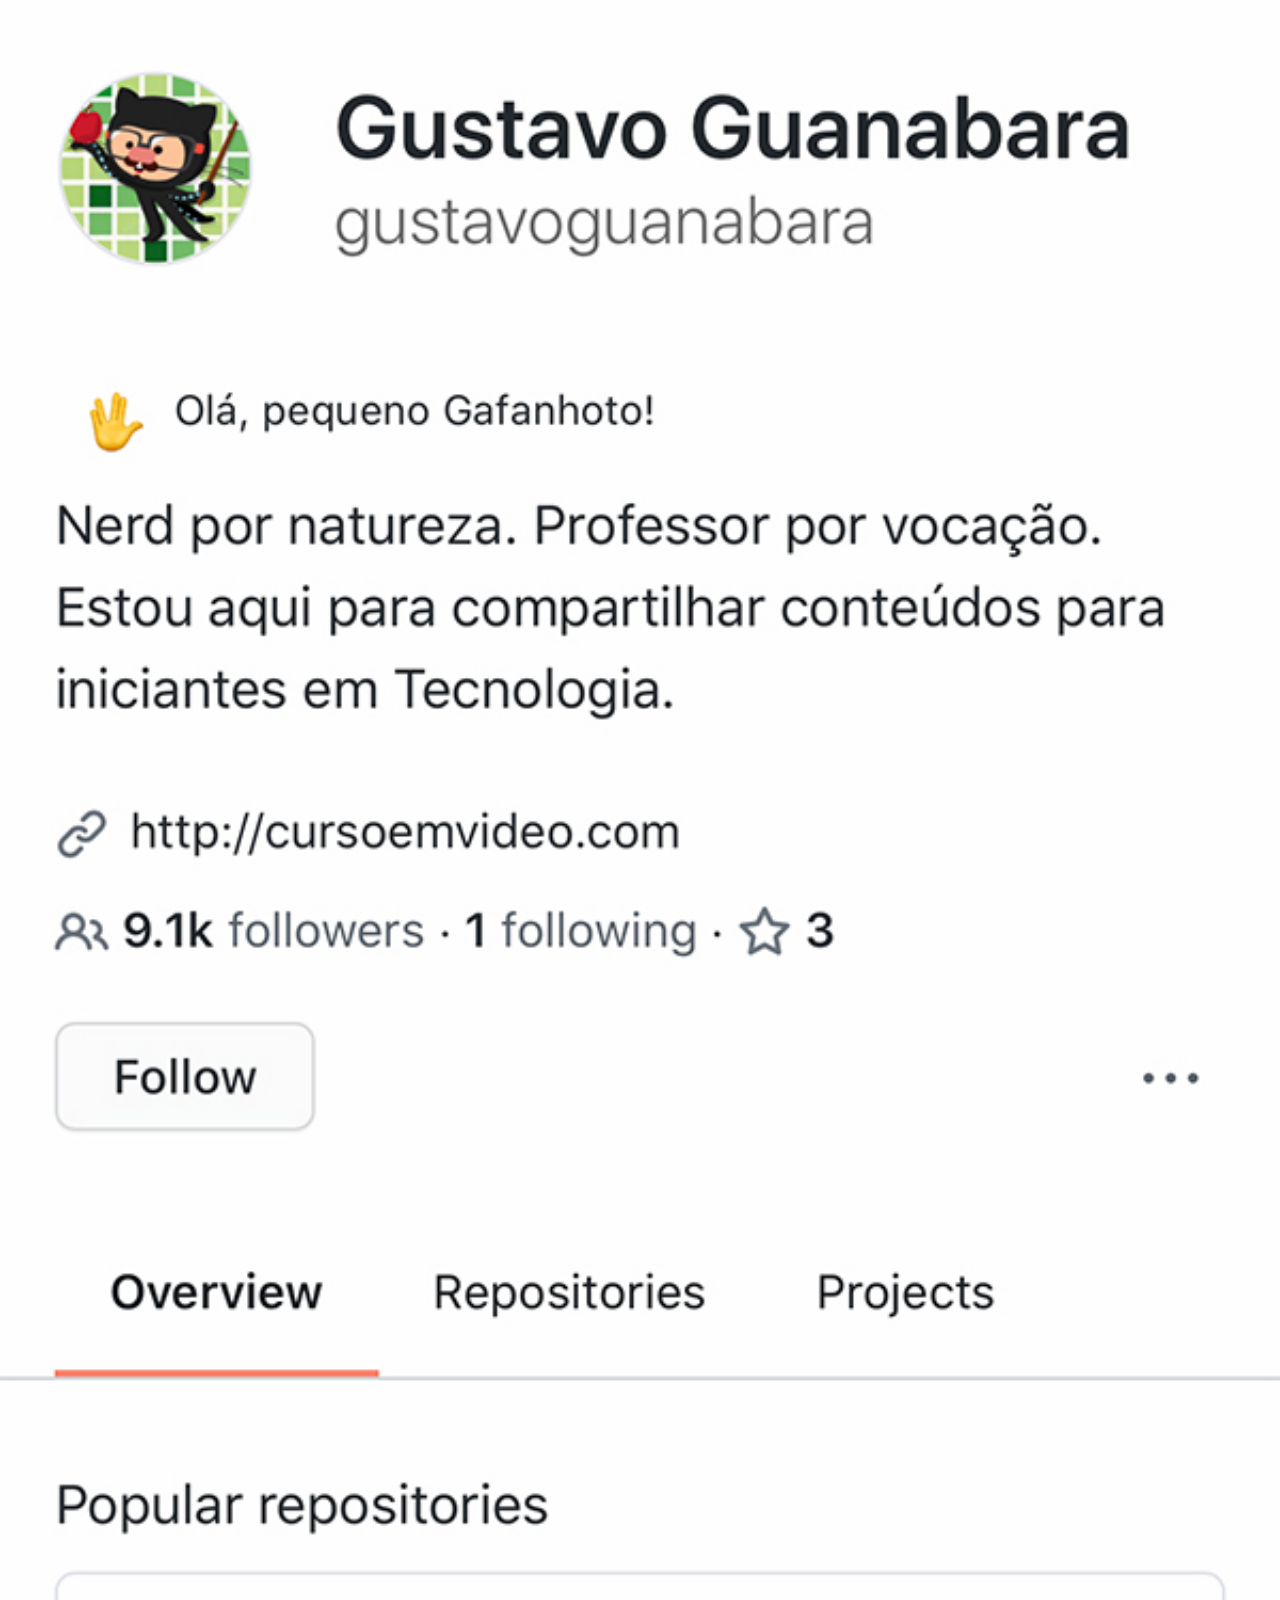
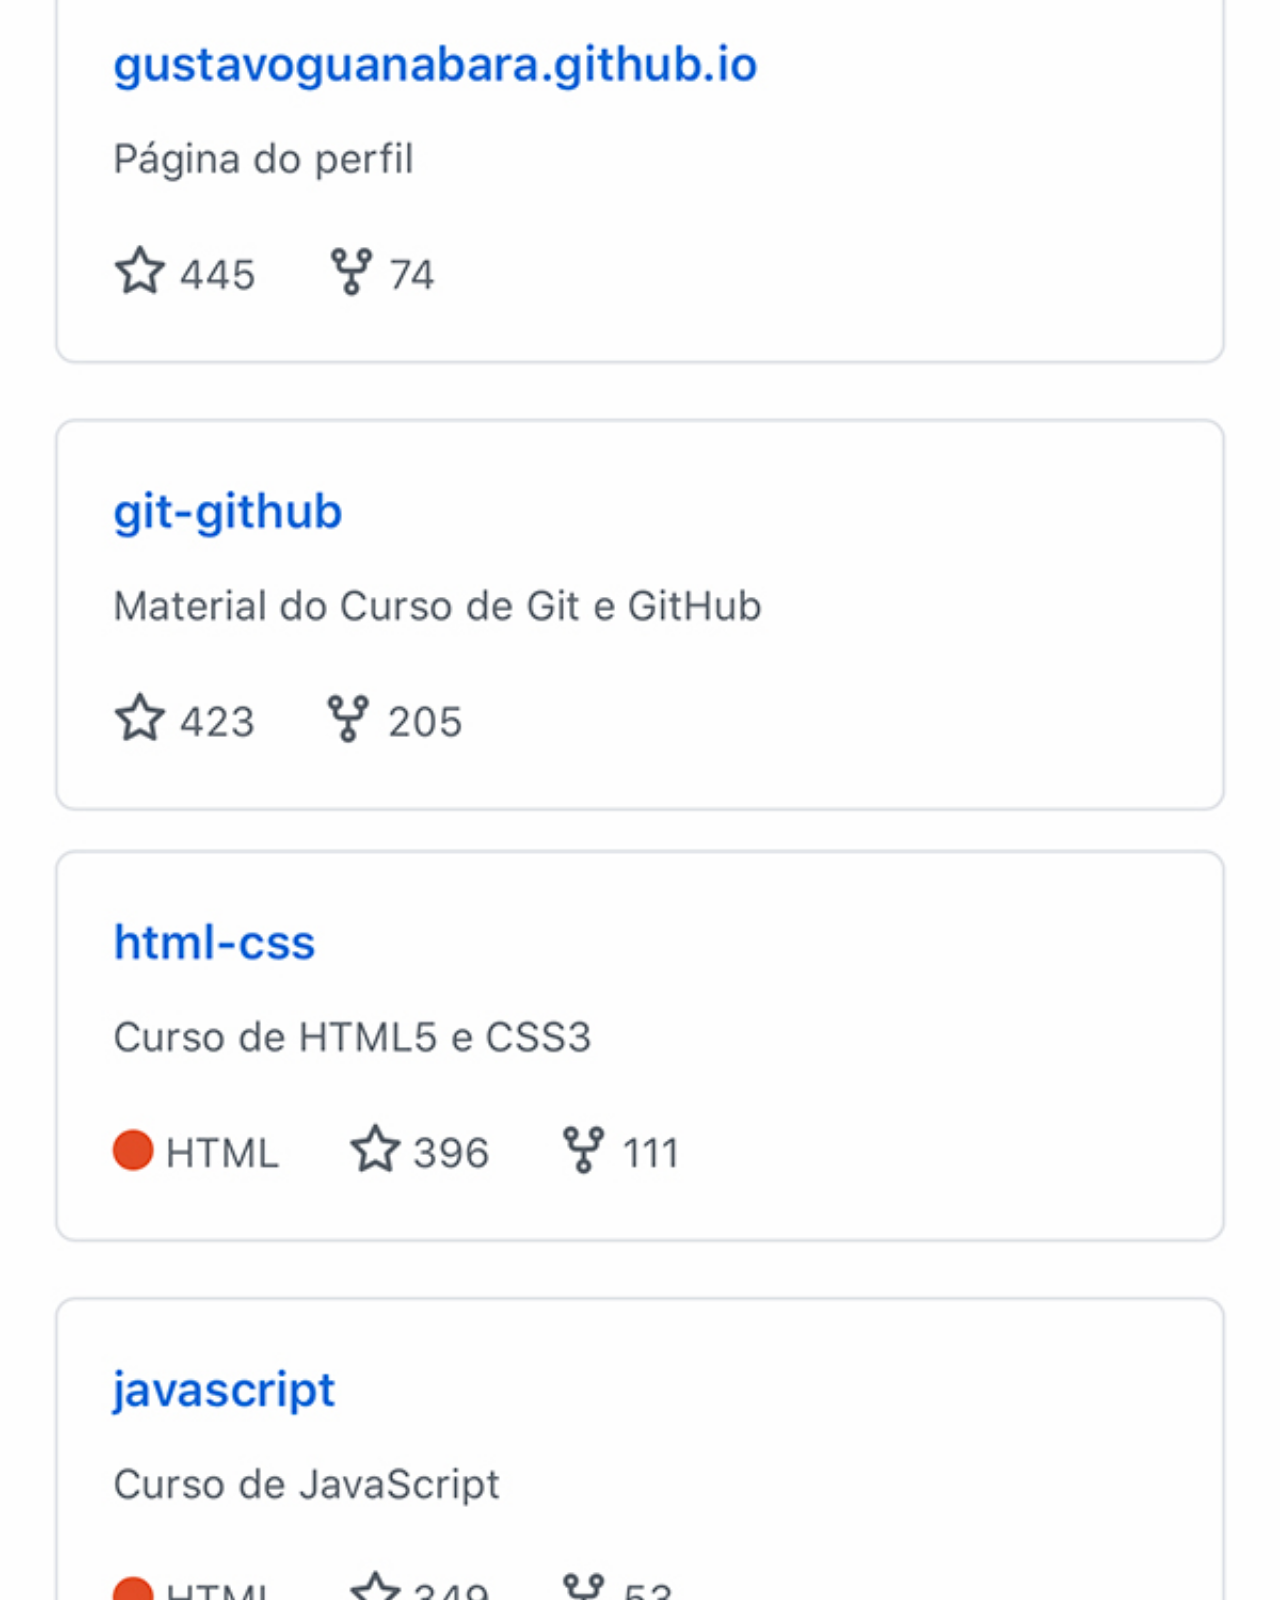
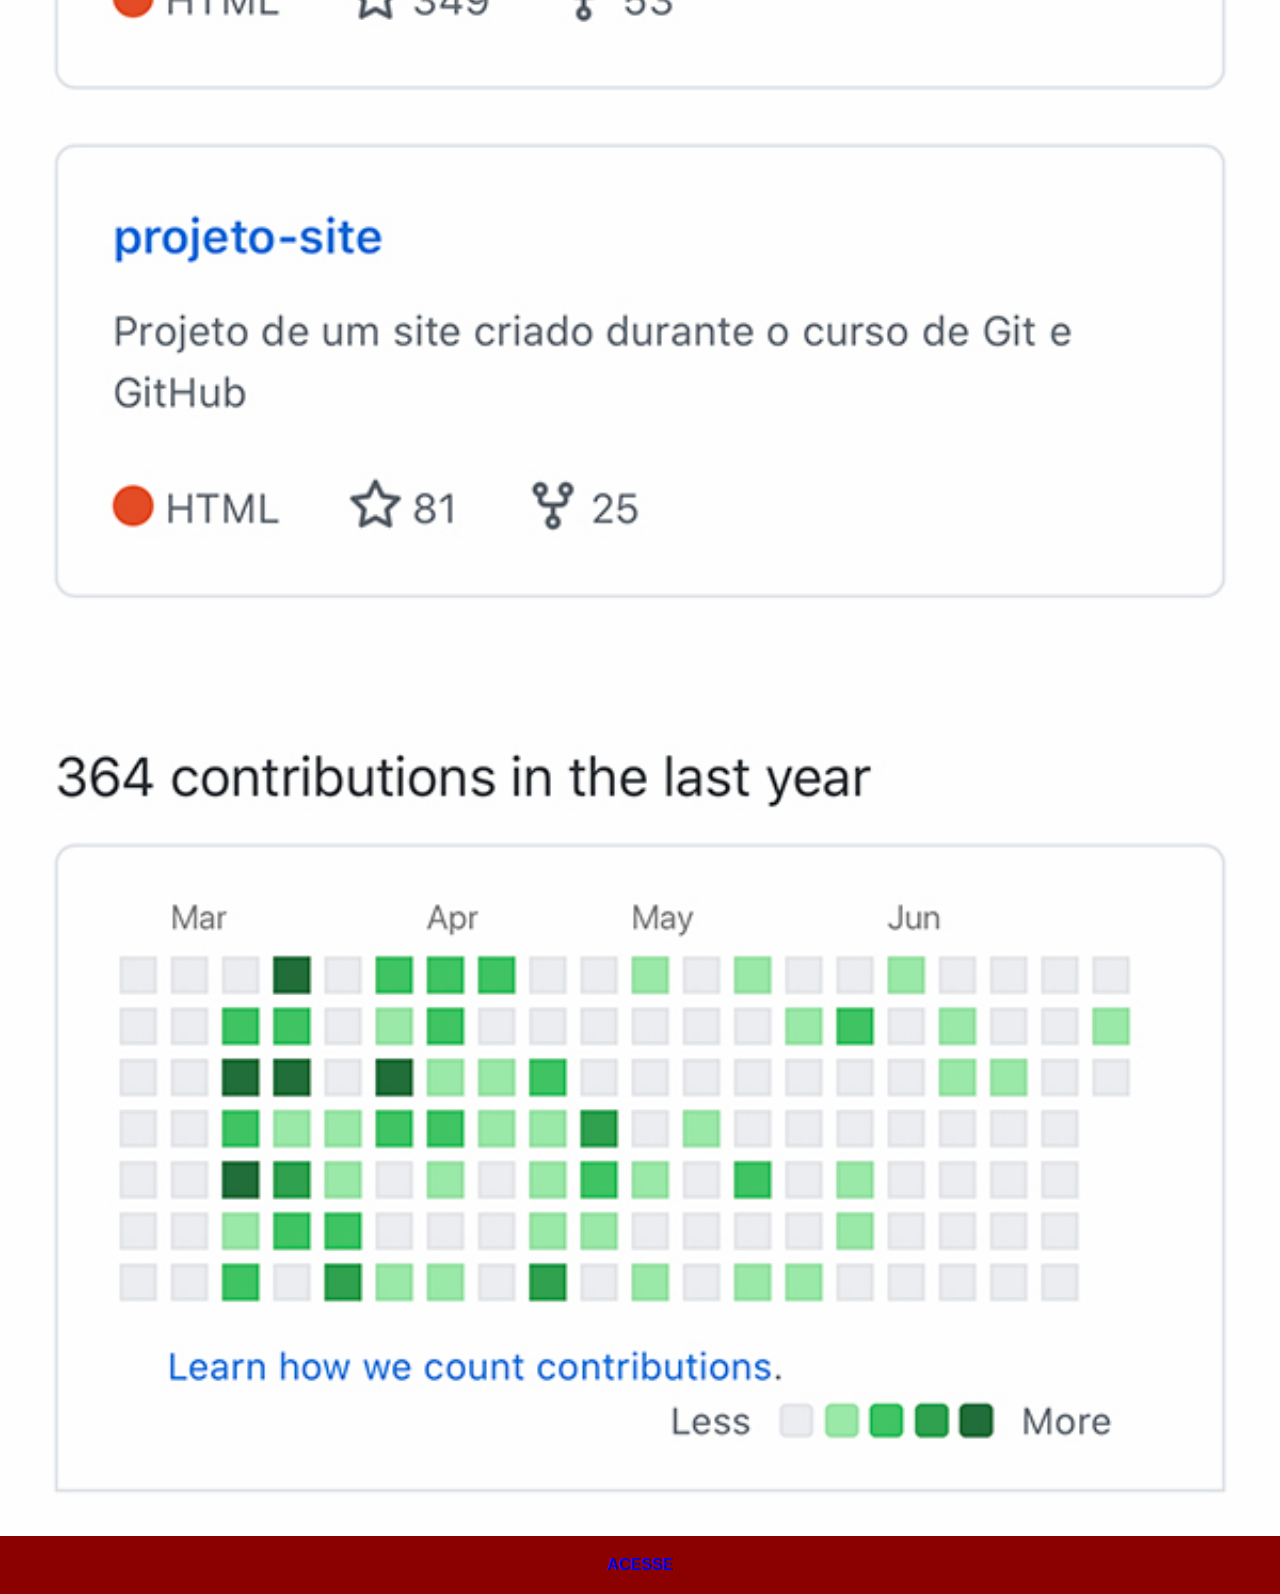
==== github.html @ 392afc64 "update" ====
<!DOCTYPE html>
<html lang="pt-br">
<head>
    <meta charset="UTF-8">
    <meta http-equiv="X-UA-Compatible" content="IE=edge">
    <meta name="viewport" content="width=device-width, initial-scale=1.0">
    <title>Document</title>
    <style>
        * {
            margin: 0px;
            padding: 0px;
            font-family: Arial, Helvetica, sans-serif;
        }

        ::-webkit-scrollbar {
            width: 0px;
            height: 0px;
        }

        img{
            width: 100vw;
        }

        a {
            display: block;
            background-color: darkred;
            padding: 20px;
            text-align: center;
            font-weight: bolder;
            text-decoration: none;
        }

        a:hover {
            background-color: red;
        }

    </style>
</head>
<body>
    <img src="imagens/tela-github.jpg" alt="GitHub">
    <a href="https://github.com/lopscoding" target="_blank">ACESSE</a>
</body>
</html>
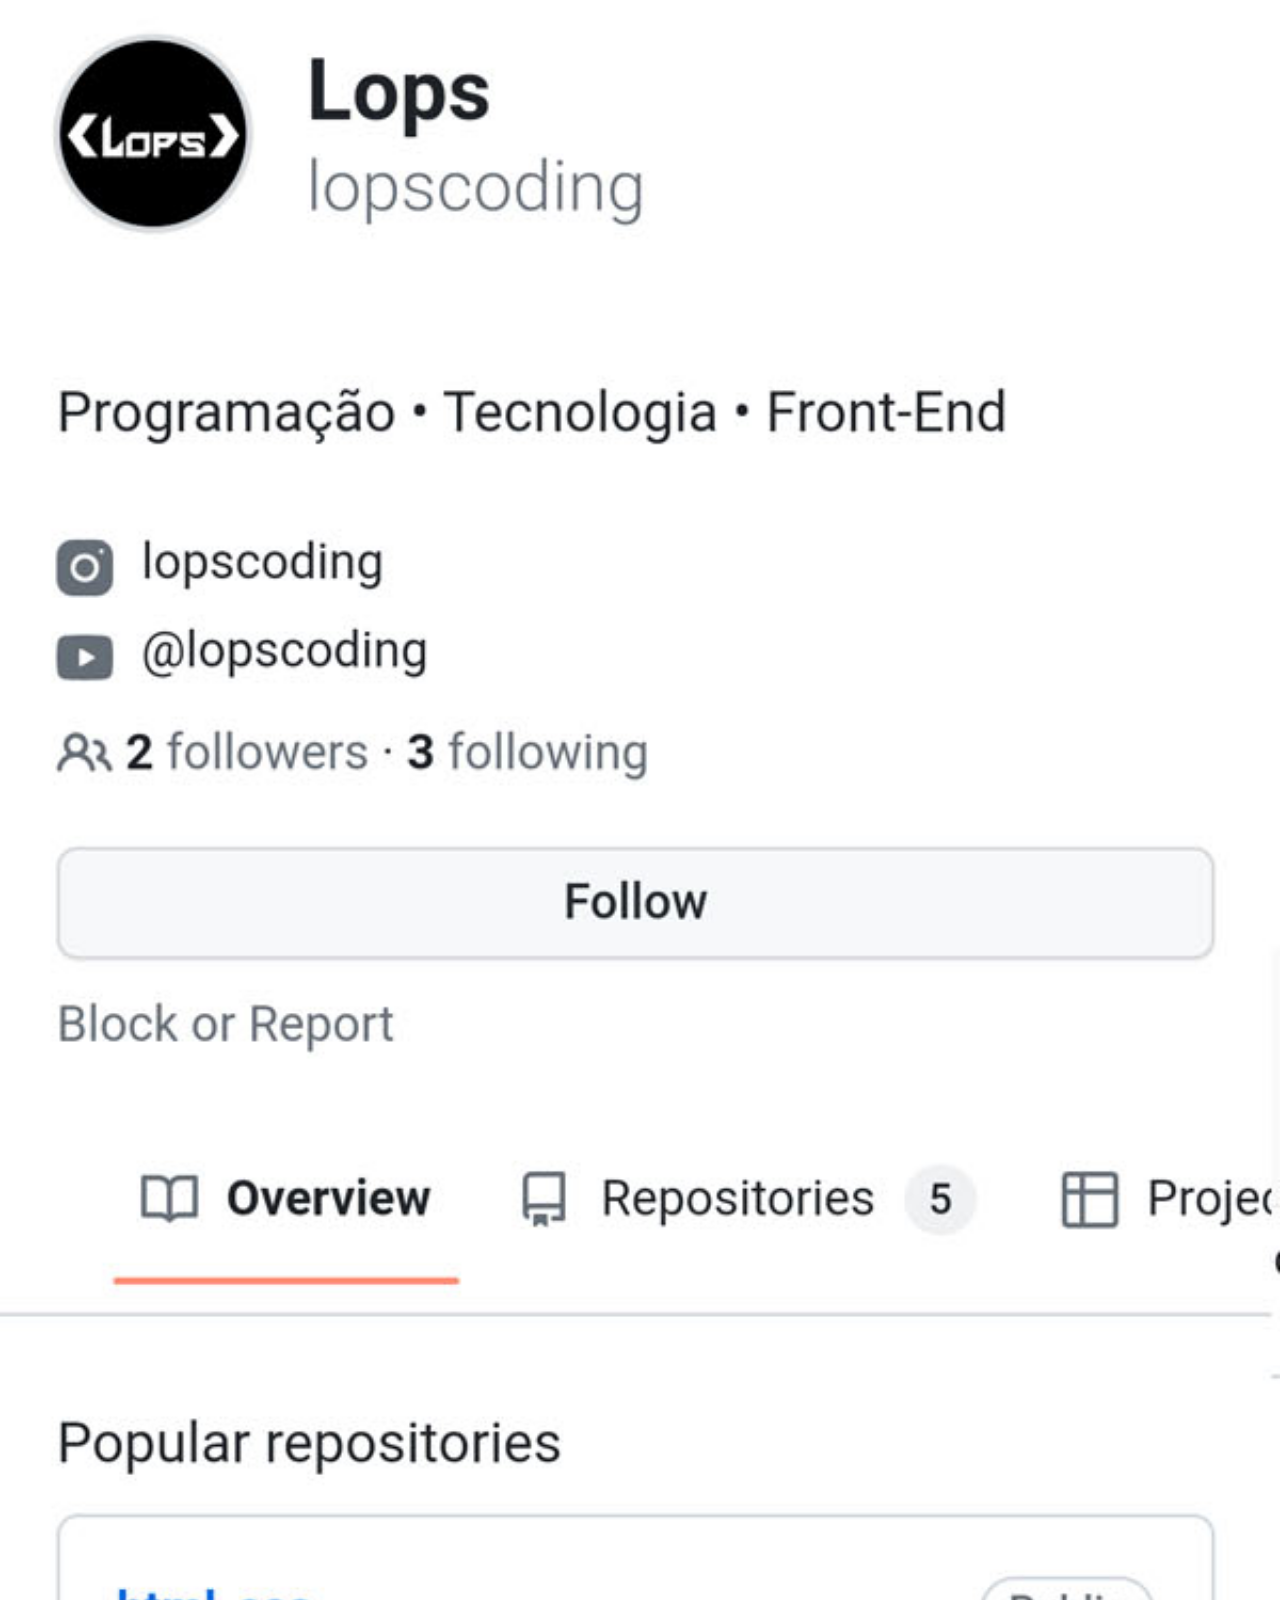
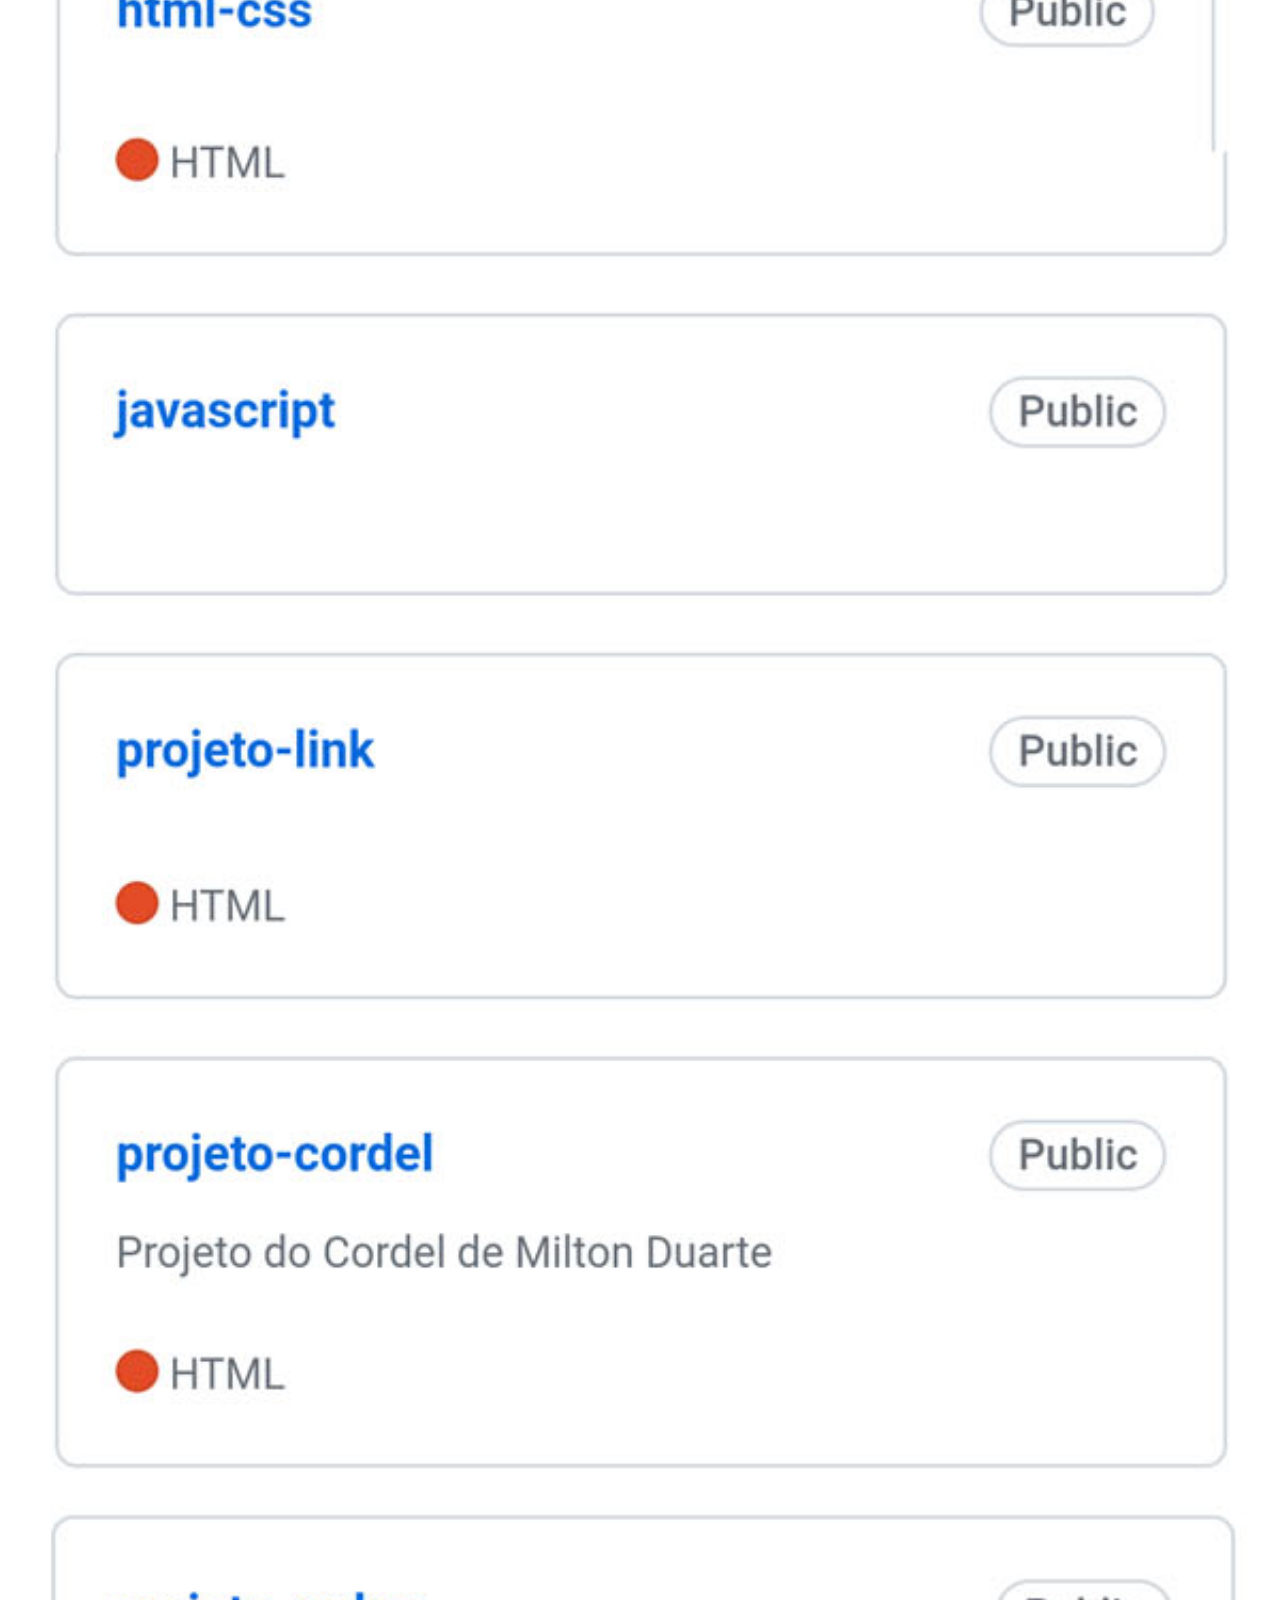
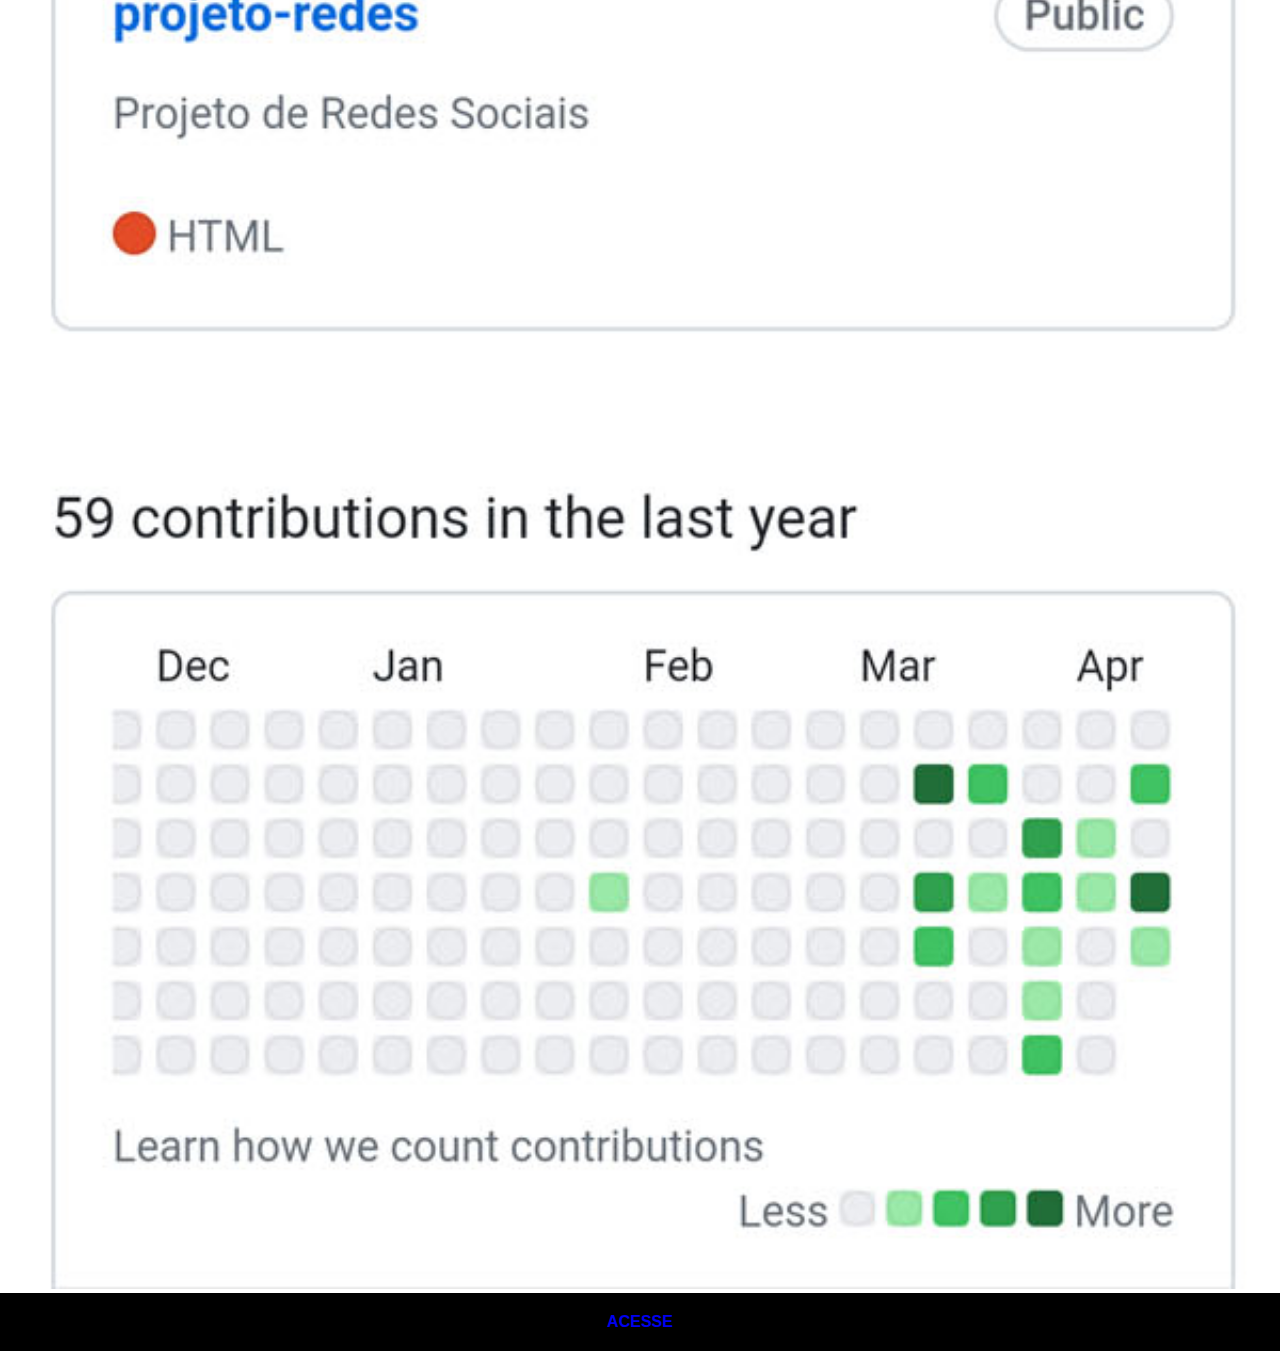
==== commit d3457ac7: "up" ====
--- a/github.html
+++ b/github.html
@@ -23,7 +23,7 @@
 
         a {
             display: block;
-            background-color: darkred;
+            background-color: black;
             padding: 20px;
             text-align: center;
             font-weight: bolder;
@@ -31,7 +31,7 @@
         }
 
         a:hover {
-            background-color: red;
+            background-color: darkred;
         }
 
     </style>
